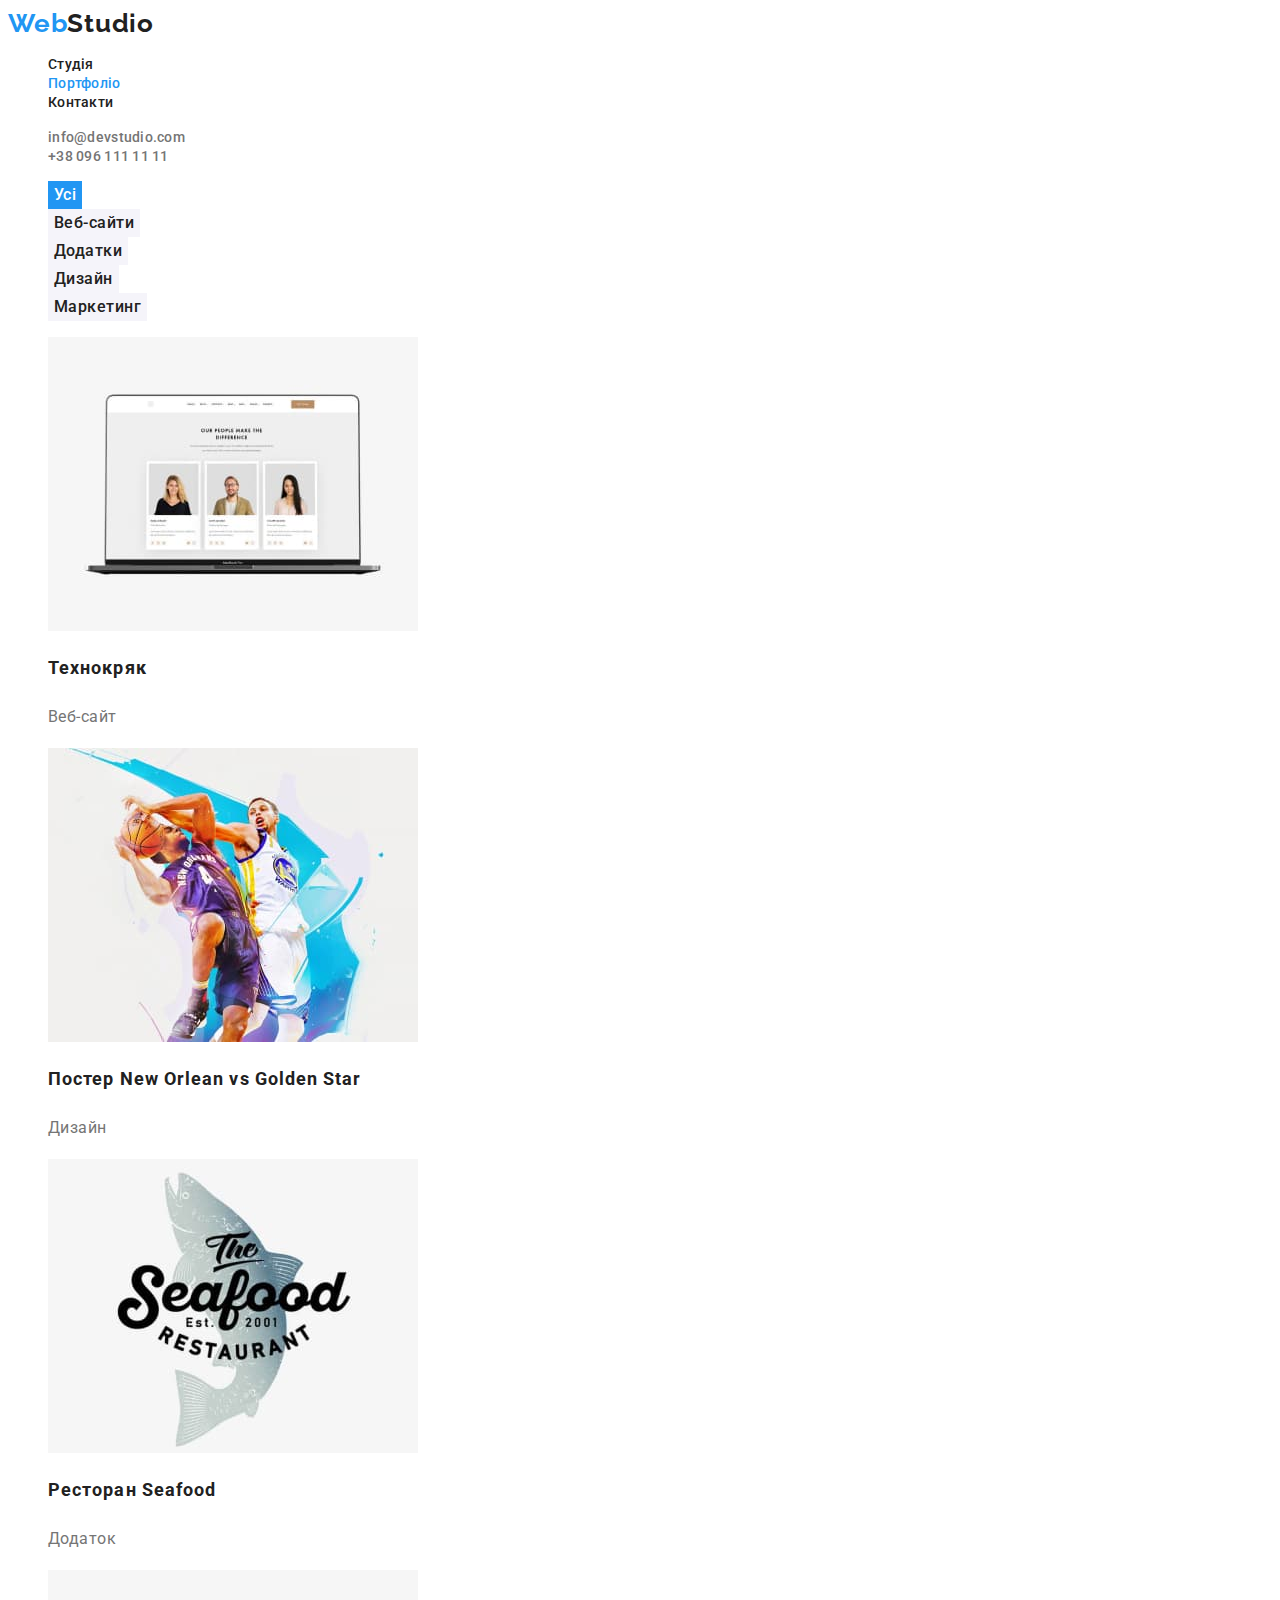
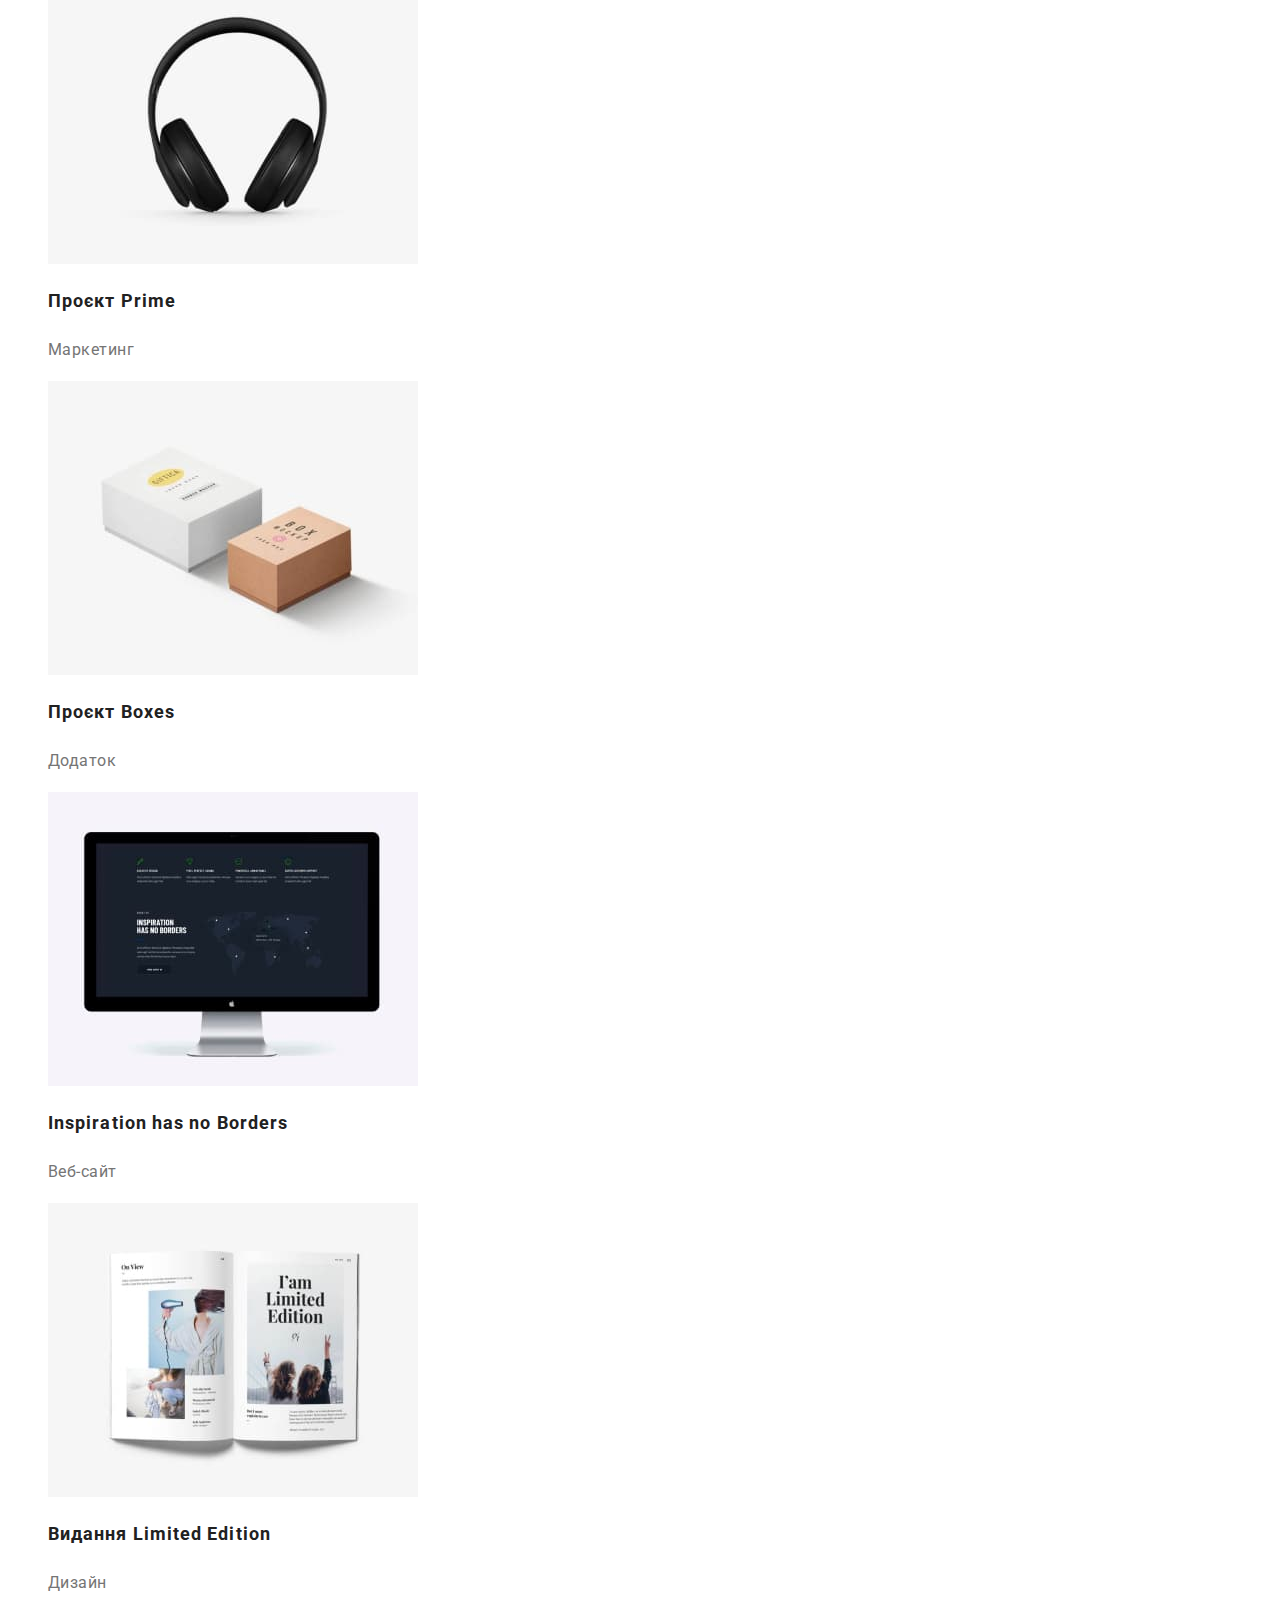
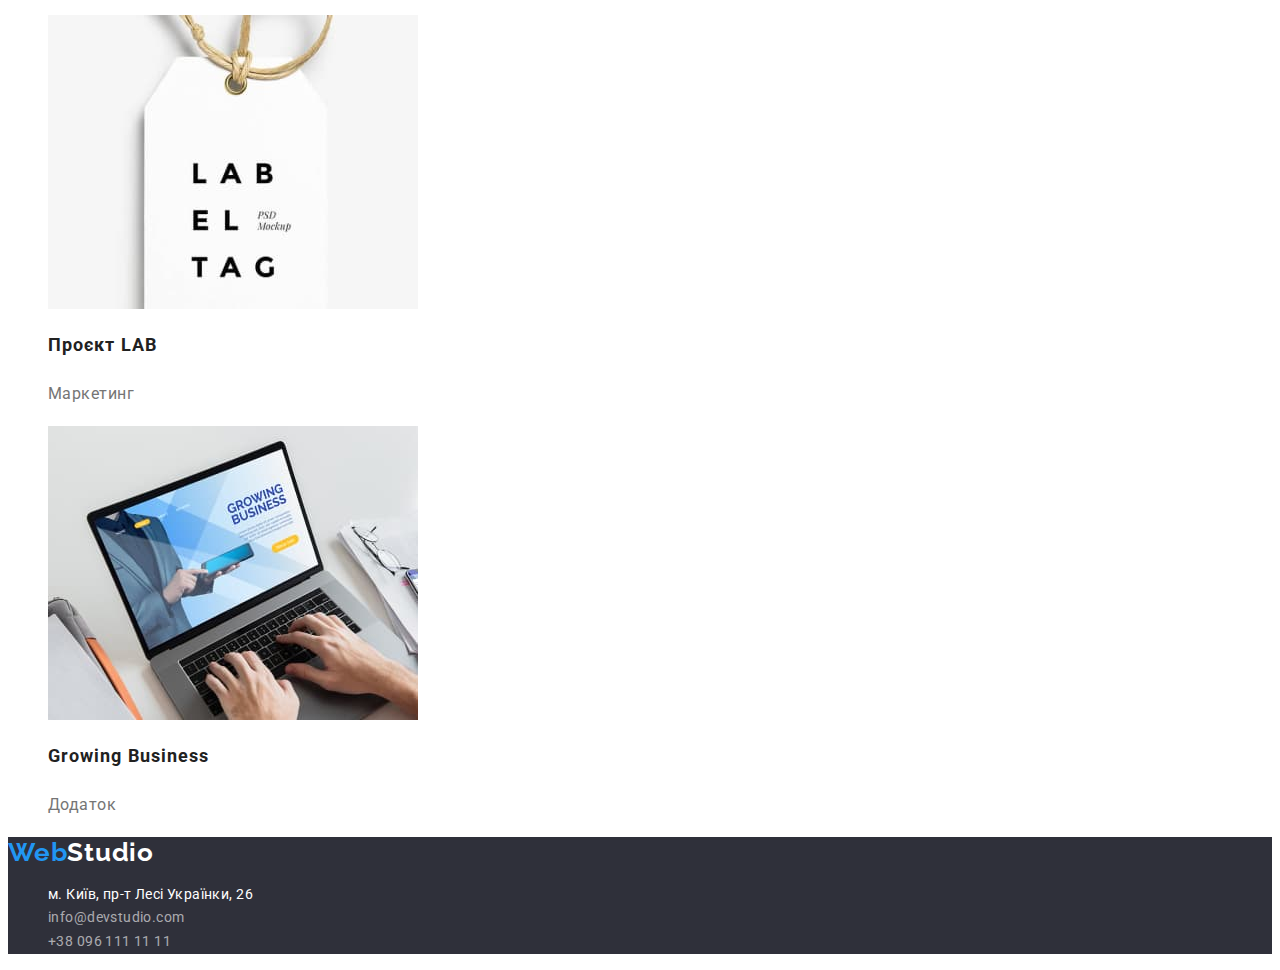
==== portfolio.html @ b62a6b12 "Initial commit" ====
<!DOCTYPE html>
<html lang="uk">
  <head>
    <meta charset="UTF-8" />
    <meta name="viewport" content="width=device-width, initial-scale=1.0" />
    <title>Document</title>
    <link rel="preconnect" href="https://fonts.googleapis.com" />
    <link rel="preconnect" href="https://fonts.gstatic.com" crossorigin />
    <link
      href="https://fonts.googleapis.com/css2?family=Raleway:wght@700&family=Roboto:wght@400;500;700;900&display=swap"
      rel="stylesheet"
    />
    <link rel="stylesheet" href="./css/styles.css" />
  </head>
  <body>
    <header>
      <a href="" class="logo" lang="en">Web<span class="txt-black">Studio</span></a>
      <nav>
        <ul class="list">
          <li><a class="link" href="./index.html">Студія</a></li>
          <li><a class="link link-current" href="./portfolio.html">Портфоліо</a></li>
          <li><a class="link" href="">Контакти</a></li>
        </ul>
      </nav>
      <ul class="list">
        <li><a class="link-tel" href="mailto:info@devstudio.com">info@devstudio.com</a></li>
        <li><a class="link-tel" href="tel:+380961111111">+38 096 111 11 11</a></li>
      </ul>
    </header>
    <main>
      <section>
          <ul class="list">
            <li><button class="btn btn-current" type="button">Усі</button></li>
            <li><button class="btn" type="button">Веб-сайти</button></li>
            <li><button class="btn" type="button">Додатки</button></li>
            <li><button class="btn" type="button">Дизайн</button></li>
            <li><button class="btn" type="button">Маркетинг</button></li>
          </ul>
        <h1 class="visually-hidden" hidden>Portfolio</h1>
        <ul class="list">
          <li>
          <a href="" class="link-portfolio">
            <img src="./images/portfolio-1.jpg" alt="співробітники компанії" width="370" />
            <h2 class="title-portfolio">Технокряк</h2>
            <p class="text-portfolio">Веб-сайт</p>  
          </a>
          </li>
          <li>
            <a href="" class="link-portfolio">
              <img src="./images/portfolio-2.jpg" alt="два чоловики грають в баскетбол" width="370" />
              <h2 class="title-portfolio">Постер New Orlean vs Golden Star</h2>
              <p class="text-portfolio">Дизайн</p>
            </a>
          </li>
          <li>
            <a href="" class="link-portfolio">
              <img src="./images/portfolio-3.jpg" alt="лого ресторану Seafood" width="370" />
              <h2 class="title-portfolio">Ресторан Seafood</h2>
              <p class="text-portfolio">Додаток</p>
            </a>
          </li>
          <li>
            <a href="" class="link-portfolio">
              <img src="./images/portfolio-4.jpg" alt="навушники" width="370" />
              <h2 class="title-portfolio">Проєкт Prime</h2>
              <p class="text-portfolio">Маркетинг</p>
            </a>
          </li>
          <li>
            <a href="" class="link-portfolio">
              <img src="./images/portfolio-5.jpg" alt="дві коробки" width="370" />
              <h2 class="title-portfolio">Проєкт Boxes</h2>
              <p class="text-portfolio">Додаток</p>
            </a>
          </li>
          <li>
            <a href="" class="link-portfolio">
              <img src="./images/portfolio-6.jpg" alt="монітор" width="370" />
              <h2 class="title-portfolio">Inspiration has no Borders</h2>
              <p class="text-portfolio">Веб-сайт</p>
            </a>
          </li>
          <li>
            <a href="" class="link-portfolio">
              <img src="./images/portfolio-7.jpg" alt="розкрита книга" width="370" />
              <h2 class="title-portfolio">Видання Limited Edition</h2>
              <p class="text-portfolio">Дизайн</p>
            </a>
          </li>
          <li>
            <a href="" class="link-portfolio">
              <img src="./images/portfolio-8.jpg" alt="ярлик" width="370" />
              <h2 class="title-portfolio">Проєкт LAB</h2>
              <p class="text-portfolio">Маркетинг</p>
            </a>
          </li>
          <li>
            <a href="" class="link-portfolio">
              <img src="./images/portfolio-9.jpg" alt="хлопець працює на ноутбуці" width="370" />
              <h2 class="title-portfolio">Growing Business</h2>
              <p class="text-portfolio">Додаток</p>
            </a>
          </li>
        </ul>
      </section>
    </main>
    <footer class="bottom">
      <a class="logo" href="" lang="en">Web<span class="txt-white">Studio</span></a>
      <address>
        <ul class="list">
          <li>
            <a class="link-footer"
              href="https://goo.gl/maps/NaW1mxKF8MjCK2XS7"
              target="_blank"
              rel="noopener noreferrer"> 
              м. Київ, пр-т Лесі Українки, 26</a>
          </li>
          <li><a class="link-footer link-contacts" href="mailto:info@devstudio.com">info@devstudio.com</a></li>
          <li><a class="link-footer link-contacts" href="tel:+380961111111">+38 096 111 11 11</a></li>
        </ul>
      </address>
    </footer>
  </body>
</html>
---- css/styles.css ----
:root {
    --main-font:Roboto, sans-serif;
    --secondary-font:Raleway, sans-serif;
    --main-text-cl: #757575;
    --secondary-text-cl: #212121;
    --complementary-text-cl:#FFFFFF;
    --accent-cl:#2196F3;
    --main-bg: #FFF;
    --secondary-bg:#2F303A;
    --accent-bg:#F5F4FA;
    --button-bg:#2196F3;
}
body {
font-family: var(--main-font);
font-style: normal;
color: var(--main-text-cl);
background-color: var(--main-bg);
}
.logo {
font-family: var(--secondary-font);
font-size: 26px;
font-weight: 700;
line-height: normal;
letter-spacing: 0.78px;
color: var(--accent-cl);
text-decoration: none;
}
.txt-black {
color: var(--secondary-text-cl);
}
.list {
list-style: none;
}
.list .link {
color: var(--secondary-text-cl);
font-family: inherit;
font-size: 14px;
font-weight: 500;
line-height: normal;
letter-spacing: 0.28px;  
text-decoration: none;
}
.list .link:hover,
.list .link:focus {
color: var(--accent-cl);
}
.list .link-tel {
color: var(--main-text-cl);
font-family: inherit;
font-size: 14px;
font-weight: 500;
line-height: normal;
letter-spacing: 0.28px;  
text-decoration: none;
}
.link-tel:hover,
.link-tel:focus {
color: var(--accent-cl);
}
.list .link-current {
color: var(--accent-cl);
font-family: inherit;
font-size: 14px;
font-weight: 500;
line-height: normal;
letter-spacing: 0.28px;
}
.hero-section {
background-color: var(--secondary-bg);
}
.hero-title {
color: var(--complementary-text-cl);
text-align: center;
font-size: 44px;
font-weight: 900;
line-height: 1.36; /* 136.364% */
letter-spacing: 2.64px;
text-transform: uppercase;
}
.btn-hero {
color: var(--complementary-text-cl);
background-color: var(--button-bg);
font-family: inherit;
text-align: center;
font-size: 16px;
font-weight: 700;
line-height: 1.88; /* 187.5% */    
letter-spacing: 0.96px;
cursor: pointer;
}
.visually-hidden {
transform: scale(0);
position: fixed;
}
.title {
color: var(--secondary-text-cl);
text-align: center;
font-size: 36px;
font-weight: 700;
line-height: normal;
letter-spacing: 1.08px;   
}
.subtitle {
color: var(--secondary-text-cl);
font-size: 14px;
font-weight: 700;
line-height: normal;
letter-spacing: 0.42px;
text-transform: uppercase;
}
.text {
font-size: 14px;
line-height: 1.71px; /* 171.429% */
letter-spacing: 0.42px;
}
.subtitle-img {
color: var(--secondary-text-cl);
text-align: center;
font-size: 16px;
font-weight: 500;
line-height: normal;
letter-spacing: 0.48px;
}
.text-img {
text-align: center;
font-size: 16px;
line-height: normal;
letter-spacing: 0.48px;    
}
.our-team {
background-color: var(--accent-bg);
}
.bottom {
background-color: var(--secondary-bg);
}
.txt-white {
color: var(--complementary-text-cl);
}
.list .link-footer {
color: var(--complementary-text-cl);
font-family: inherit;
font-style: normal;
font-size: 14px;
font-weight: 400;
line-height: 1.71; /* 171.429% */
letter-spacing: 0.42px;
text-decoration: none;
}
.link-footer:hover,
.link-footer:focus {
color: var(--accent-cl);
}
.list .link-contacts {
color: rgba(255, 255, 255, 0.60);
}
.link-contacts:hover,
.link-contacts:focus {
color: var(--accent-cl);
}
.btn {
color: var(--secondary-text-cl);
background-color: var(--accent-bg);
text-align: center; 
font-family: inherit;
font-size: 16px;
font-style: normal; 
font-weight: 500;
line-height: 1.63; /* 162.5% */
letter-spacing: 0.48px;
border: none;
cursor: pointer;
}
.btn-current {
color: var(--complementary-text-cl);
background-color: var(--button-bg);
border: none;
cursor: pointer;
}
.btn:hover,
.btn:focus {
color: var(--complementary-text-cl);
background-color: var(--button-bg);
}
.link-portfolio {
font-family: inherit;
font-style: normal;
text-decoration: none;
}
.title-portfolio {
color: var(--secondary-text-cl);
font-size: 18px;
font-weight: 700;
line-height: 2.00; /* 200% */
letter-spacing: 1.08px;
}
.text-portfolio {
color: var(--main-text-cl);
font-size: 16px;
line-height: 1.88; /* 187.5% */
letter-spacing: 0.48px;
}
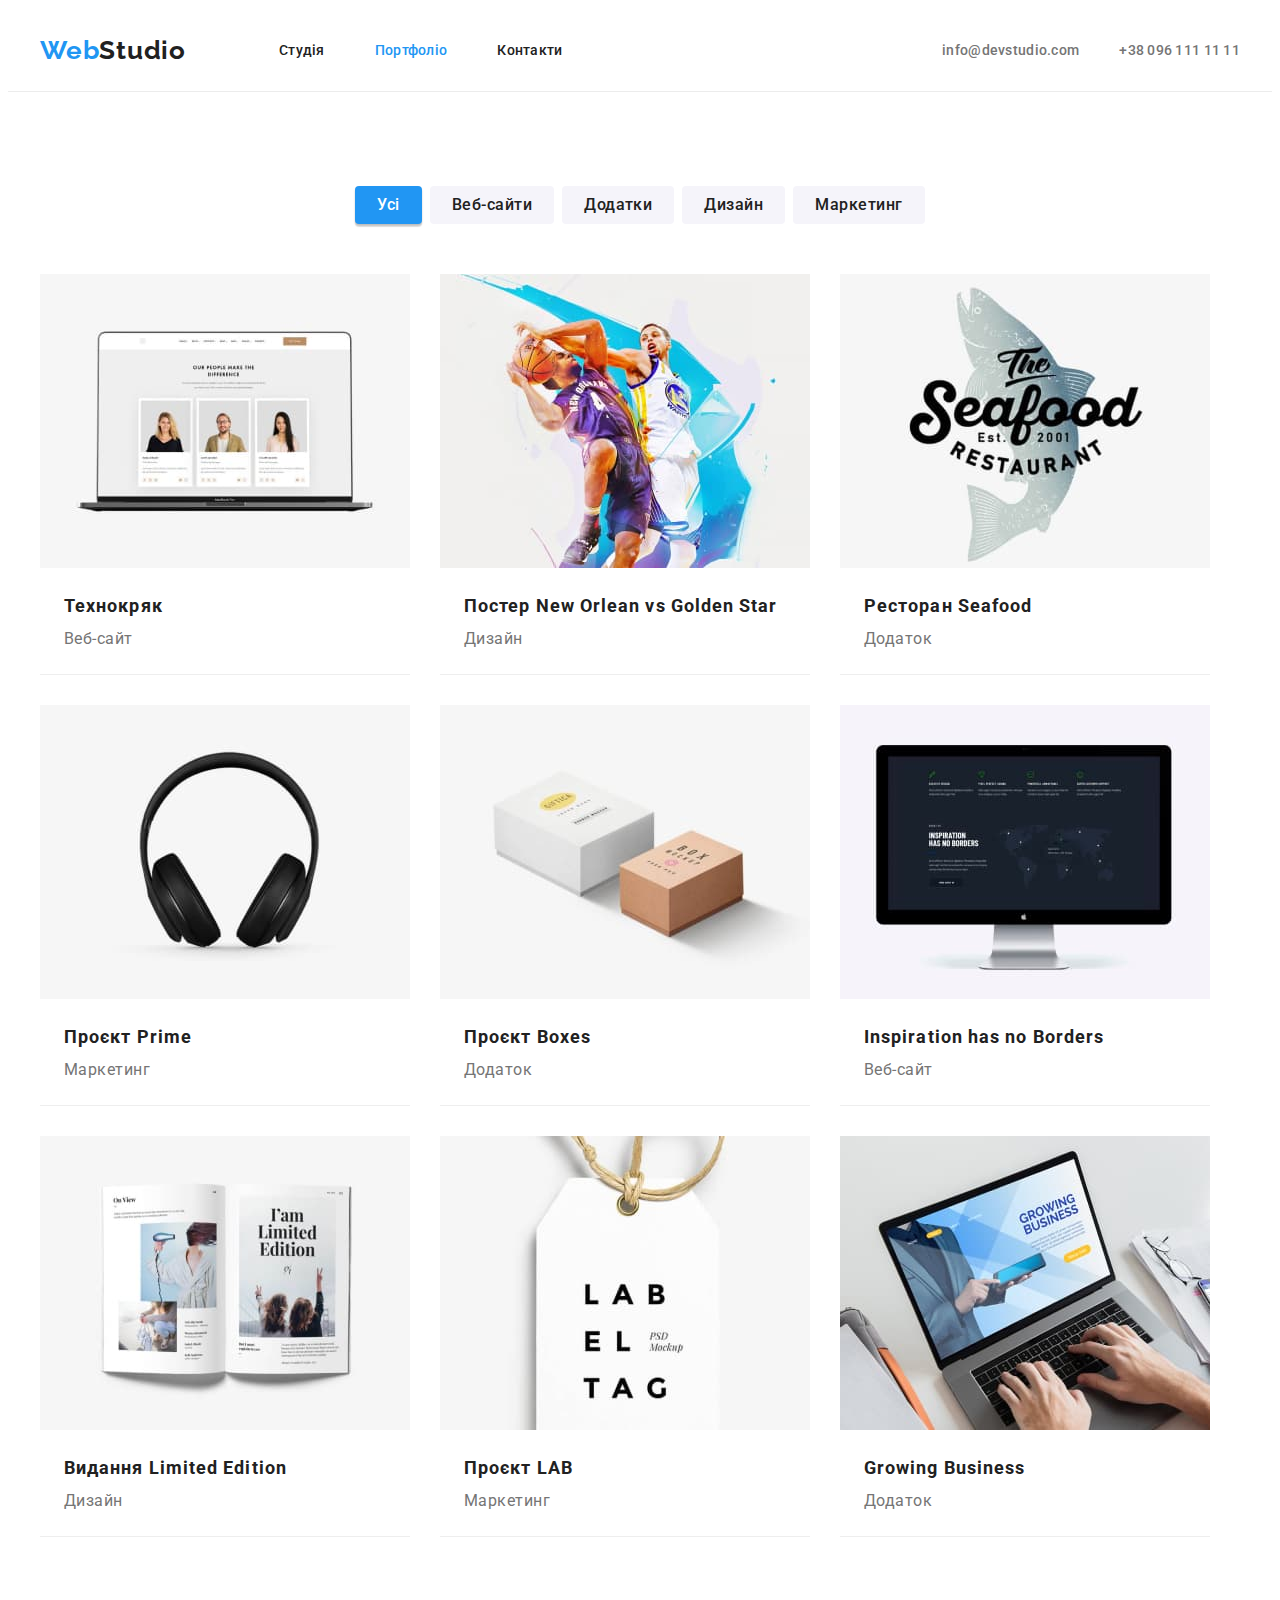
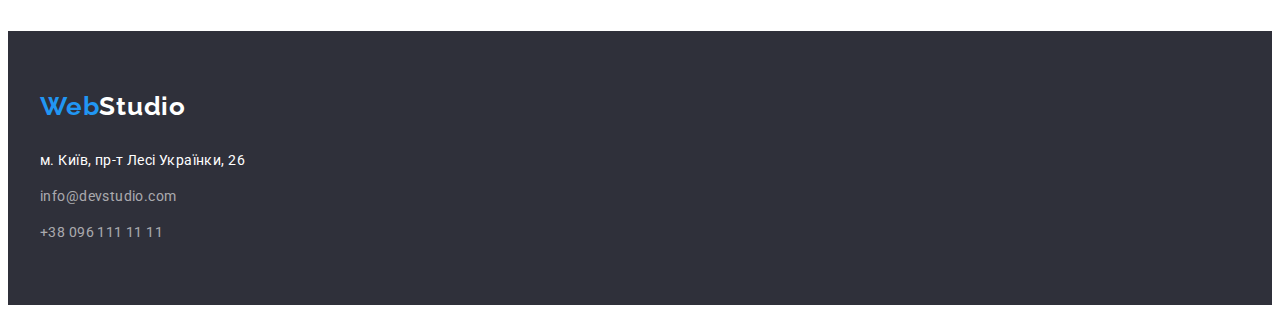
==== commit d1179929: "homework3" ====
--- a/portfolio.html
+++ b/portfolio.html
@@ -10,115 +10,124 @@
       href="https://fonts.googleapis.com/css2?family=Raleway:wght@700&family=Roboto:wght@400;500;700;900&display=swap"
       rel="stylesheet"
     />
+    <link rel="stylesheet" href="https://cdnjs.cloudflare.com/ajax/libs/modern-normalize/2.0.0/modern-normalize.min.css" integrity="sha512-4xo8blKMVCiXpTaLzQSLSw3KFOVPWhm/TRtuPVc4WG6kUgjH6J03IBuG7JZPkcWMxJ5huwaBpOpnwYElP/m6wg==" crossorigin="anonymous" referrerpolicy="no-referrer" />
     <link rel="stylesheet" href="./css/styles.css" />
   </head>
   <body>
-    <header>
-      <a href="" class="logo" lang="en">Web<span class="txt-black">Studio</span></a>
-      <nav>
-        <ul class="list">
-          <li><a class="link" href="./index.html">Студія</a></li>
-          <li><a class="link link-current" href="./portfolio.html">Портфоліо</a></li>
-          <li><a class="link" href="">Контакти</a></li>
-        </ul>
-      </nav>
-      <ul class="list">
-        <li><a class="link-tel" href="mailto:info@devstudio.com">info@devstudio.com</a></li>
-        <li><a class="link-tel" href="tel:+380961111111">+38 096 111 11 11</a></li>
-      </ul>
-    </header>
+      <header class="header">
+        <div class="container header-container">
+          <a href="" class="logo" lang="en">Web<span class="txt-black">Studio</span></a>
+          <nav>
+            <ul class="list navigation-list">
+              <li class="navigation-item"><a class="link" href="./index.html">Студія</a></li>
+              <li class="navigation-item"><a class="link link-current" href="./portfolio.html">Портфоліо</a></li>
+              <li class="navigation-item"><a class="link" href="">Контакти</a></li>
+            </ul>
+          </nav>
+          <div class="header-group">
+            <ul class="list navigation-group">
+              <li class="navigation-group-item"><a class="link-tel" href="mailto:info@devstudio.com">info@devstudio.com</a></li>
+              <li class="navigation-group-item"><a class="link-tel" href="tel:+380961111111">+38 096 111 11 11</a></li>
+            </ul>
+          </div>
+        </div>
+      </header>
     <main>
-      <section>
-          <ul class="list">
-            <li><button class="btn btn-current" type="button">Усі</button></li>
-            <li><button class="btn" type="button">Веб-сайти</button></li>
-            <li><button class="btn" type="button">Додатки</button></li>
-            <li><button class="btn" type="button">Дизайн</button></li>
-            <li><button class="btn" type="button">Маркетинг</button></li>
+        <section class="portfolio">
+          <div class="container">
+            <ul class="list list-button">
+              <li class="item"><button class="btn btn-current" type="button">Усі</button></li>
+              <li class="item"><button class="btn" type="button">Веб-сайти</button></li>
+              <li class="item"><button class="btn" type="button">Додатки</button></li>
+              <li class="item"><button class="btn" type="button">Дизайн</button></li>
+              <li class="item"><button class="btn" type="button">Маркетинг</button></li>
+            </ul>
+          <h1 class="visually-hidden" hidden>Portfolio</h1>
+          <ul class="list list-portfolio">
+            <li class="item-portfolio">
+            <a href="" class="link-portfolio">
+              <img src="./images/portfolio-1.jpg" alt="співробітники компанії" width="370" />
+              <h2 class="title-portfolio">Технокряк</h2>
+              <p class="text-portfolio">Веб-сайт</p>  
+            </a>
+            </li>
+            <li class="item-portfolio">
+              <a href="" class="link-portfolio">
+                <img src="./images/portfolio-2.jpg" alt="два чоловики грають в баскетбол" width="370" />
+                <h2 class="title-portfolio">Постер New Orlean vs Golden Star</h2>
+                <p class="text-portfolio">Дизайн</p>
+              </a>
+            </li>
+            <li class="item-portfolio">
+              <a href="" class="link-portfolio">
+                <img src="./images/portfolio-3.jpg" alt="лого ресторану Seafood" width="370" />
+                <h2 class="title-portfolio">Ресторан Seafood</h2>
+                <p class="text-portfolio">Додаток</p>
+              </a>
+            </li>
+            <li class="item-portfolio">
+              <a href="" class="link-portfolio">
+                <img src="./images/portfolio-4.jpg" alt="навушники" width="370" />
+                <h2 class="title-portfolio">Проєкт Prime</h2>
+                <p class="text-portfolio">Маркетинг</p>
+              </a>
+            </li>
+            <li class="item-portfolio">
+              <a href="" class="link-portfolio">
+                <img src="./images/portfolio-5.jpg" alt="дві коробки" width="370" />
+                <h2 class="title-portfolio">Проєкт Boxes</h2>
+                <p class="text-portfolio">Додаток</p>
+              </a>
+            </li>
+            <li class="item-portfolio">
+              <a href="" class="link-portfolio">
+                <img src="./images/portfolio-6.jpg" alt="монітор" width="370" />
+                <h2 class="title-portfolio">Inspiration has no Borders</h2>
+                <p class="text-portfolio">Веб-сайт</p>
+              </a>
+            </li>
+            <li class="item-portfolio">
+              <a href="" class="link-portfolio">
+                <img src="./images/portfolio-7.jpg" alt="розкрита книга" width="370" />
+                <h2 class="title-portfolio">Видання Limited Edition</h2>
+                <p class="text-portfolio">Дизайн</p>
+              </a>
+            </li>
+            <li class="item-portfolio">
+              <a href="" class="link-portfolio">
+                <img src="./images/portfolio-8.jpg" alt="ярлик" width="370" />
+                <h2 class="title-portfolio">Проєкт LAB</h2>
+                <p class="text-portfolio">Маркетинг</p>
+              </a>
+            </li>
+            <li class="item-portfolio">
+              <a href="" class="link-portfolio">
+                <img src="./images/portfolio-9.jpg" alt="хлопець працює на ноутбуці" width="370" />
+                <h2 class="title-portfolio">Growing Business</h2>
+                <p class="text-portfolio">Додаток</p>
+              </a>
+            </li>
           </ul>
-        <h1 class="visually-hidden" hidden>Portfolio</h1>
-        <ul class="list">
-          <li>
-          <a href="" class="link-portfolio">
-            <img src="./images/portfolio-1.jpg" alt="співробітники компанії" width="370" />
-            <h2 class="title-portfolio">Технокряк</h2>
-            <p class="text-portfolio">Веб-сайт</p>  
-          </a>
-          </li>
-          <li>
-            <a href="" class="link-portfolio">
-              <img src="./images/portfolio-2.jpg" alt="два чоловики грають в баскетбол" width="370" />
-              <h2 class="title-portfolio">Постер New Orlean vs Golden Star</h2>
-              <p class="text-portfolio">Дизайн</p>
-            </a>
-          </li>
-          <li>
-            <a href="" class="link-portfolio">
-              <img src="./images/portfolio-3.jpg" alt="лого ресторану Seafood" width="370" />
-              <h2 class="title-portfolio">Ресторан Seafood</h2>
-              <p class="text-portfolio">Додаток</p>
-            </a>
-          </li>
-          <li>
-            <a href="" class="link-portfolio">
-              <img src="./images/portfolio-4.jpg" alt="навушники" width="370" />
-              <h2 class="title-portfolio">Проєкт Prime</h2>
-              <p class="text-portfolio">Маркетинг</p>
-            </a>
-          </li>
-          <li>
-            <a href="" class="link-portfolio">
-              <img src="./images/portfolio-5.jpg" alt="дві коробки" width="370" />
-              <h2 class="title-portfolio">Проєкт Boxes</h2>
-              <p class="text-portfolio">Додаток</p>
-            </a>
-          </li>
-          <li>
-            <a href="" class="link-portfolio">
-              <img src="./images/portfolio-6.jpg" alt="монітор" width="370" />
-              <h2 class="title-portfolio">Inspiration has no Borders</h2>
-              <p class="text-portfolio">Веб-сайт</p>
-            </a>
-          </li>
-          <li>
-            <a href="" class="link-portfolio">
-              <img src="./images/portfolio-7.jpg" alt="розкрита книга" width="370" />
-              <h2 class="title-portfolio">Видання Limited Edition</h2>
-              <p class="text-portfolio">Дизайн</p>
-            </a>
-          </li>
-          <li>
-            <a href="" class="link-portfolio">
-              <img src="./images/portfolio-8.jpg" alt="ярлик" width="370" />
-              <h2 class="title-portfolio">Проєкт LAB</h2>
-              <p class="text-portfolio">Маркетинг</p>
-            </a>
-          </li>
-          <li>
-            <a href="" class="link-portfolio">
-              <img src="./images/portfolio-9.jpg" alt="хлопець працює на ноутбуці" width="370" />
-              <h2 class="title-portfolio">Growing Business</h2>
-              <p class="text-portfolio">Додаток</p>
-            </a>
-          </li>
-        </ul>
+          </div>
       </section>
     </main>
-    <footer class="bottom">
-      <a class="logo" href="" lang="en">Web<span class="txt-white">Studio</span></a>
-      <address>
-        <ul class="list">
-          <li>
-            <a class="link-footer"
-              href="https://goo.gl/maps/NaW1mxKF8MjCK2XS7"
-              target="_blank"
-              rel="noopener noreferrer"> 
+      <footer class="bottom">
+        <div class="container footer-container">
+          <a class="logo logo-footer" href="" lang="en">Web<span class="txt-white">Studio</span></a>
+          <address>
+            <ul class="list footer-list">
+              <li class="footer-item">
+                <a class="link-footer" 
+                  href="https://goo.gl/maps/NaW1mxKF8MjCK2XS7"
+                  target="_blank"
+                  rel="noopener noreferrer"> 
               м. Київ, пр-т Лесі Українки, 26</a>
-          </li>
-          <li><a class="link-footer link-contacts" href="mailto:info@devstudio.com">info@devstudio.com</a></li>
-          <li><a class="link-footer link-contacts" href="tel:+380961111111">+38 096 111 11 11</a></li>
-        </ul>
-      </address>
-    </footer>
+              </li>
+              <li class="footer-item"><a class="link-footer link-contacts" href="mailto:info@devstudio.com">info@devstudio.com</a></li>
+              <li class="footer-item"><a class="link-footer link-contacts" href="tel:+380961111111">+38 096 111 11 11</a></li>
+            </ul>
+          </address>
+        </div>
+      </footer>
   </body>
 </html>
--- a/css/styles.css
+++ b/css/styles.css
@@ -16,6 +16,25 @@
 color: var(--main-text-cl);
 background-color: var(--main-bg);
 }
+.container {
+width: 1200px;
+padding: 0 15px;
+margin: 0 auto;
+}
+h1,h2,h3,h4,h5,h6,ul,p {
+margin: 0;
+padding: 0;
+}
+img {
+display: block;
+}
+.header {
+border-bottom: 1px solid #ECECEC;
+}
+.header-container{
+display: flex;
+align-items: center;
+}
 .logo {
 font-family: var(--secondary-font);
 font-size: 26px;
@@ -24,9 +43,23 @@
 letter-spacing: 0.78px;
 color: var(--accent-cl);
 text-decoration: none;
+margin-right: 93px; 
 }
 .txt-black {
 color: var(--secondary-text-cl);
+}
+.navigation-list {
+display: flex;
+align-items: center;
+}
+.navigation-item {
+display: block;
+margin-right: 50px;
+padding-top: 32px;
+padding-bottom: 32px;
+}
+.navigation-item:last-child {
+margin-right: 0;
 }
 .list {
 list-style: none;
@@ -44,6 +77,24 @@
 .list .link:focus {
 color: var(--accent-cl);
 }
+.header-group {
+display: flex;
+align-items: baseline;
+margin-left: auto;
+}
+.navigation-group {
+display: flex;
+align-items: center;
+}
+.navigation-group-item {
+display: inline-block;
+margin-left: 40px;
+padding-top: 32px;
+padding-bottom: 32px;
+}
+.navigation-group-item:first-child {
+margin-left: 0;
+}
 .list .link-tel {
 color: var(--main-text-cl);
 font-family: inherit;
@@ -67,17 +118,30 @@
 }
 .hero-section {
 background-color: var(--secondary-bg);
+text-align: center;
 }
 .hero-title {
 color: var(--complementary-text-cl);
-text-align: center;
 font-size: 44px;
 font-weight: 900;
 line-height: 1.36; /* 136.364% */
 letter-spacing: 2.64px;
 text-transform: uppercase;
+padding-top: 200px;
+padding-bottom: 40px;
 }
 .btn-hero {
+display: inline-block;
+box-sizing: content-box;
+box-shadow: 0px 4px 4px 0px rgba(0, 0, 0, 0.15);
+width: 200px;
+border: 1px solid var(--button-bg);
+border-radius: 4px;
+padding-top: 10px;
+padding-right: 24px;
+padding-bottom: 10px;
+padding-left: 24px;
+margin-bottom: 200px;
 color: var(--complementary-text-cl);
 background-color: var(--button-bg);
 font-family: inherit;
@@ -100,7 +164,22 @@
 line-height: normal;
 letter-spacing: 1.08px;   
 }
-.subtitle {
+.peculiarities {
+display:flex;
+flex-direction: row;
+justify-content: center; 
+}
+.peculiarities>.peculiarities-item {
+width: 270px;
+padding-top: 94px;
+padding-bottom: 94px;
+margin-right: 30px;
+}
+.peculiarities-item:last-child {
+margin-right: 0;
+}
+.peculiarities-item>.subtitle {
+margin-bottom: 10px;
 color: var(--secondary-text-cl);
 font-size: 14px;
 font-weight: 700;
@@ -108,12 +187,48 @@
 letter-spacing: 0.42px;
 text-transform: uppercase;
 }
-.text {
-font-size: 14px;
-line-height: 1.71px; /* 171.429% */
+.peculiarities-item>.text {
+font-size: 14px;
+line-height: 1.71; /* 171.429% */
 letter-spacing: 0.42px;
 }
+.title-work {
+padding-bottom: 50px;
+}
+.list-work {
+display: flex;
+flex-wrap: wrap;
+}
+.list-work>.work-item {
+flex-basis: calc(100%/3-30px);
+padding-right: 30px;
+padding-bottom: 94px;
+}
+.work-item:last-child {
+padding-right: 0;
+}
+.title-our-team {
+padding-top: 94px;
+padding-bottom: 50px;
+}
+.list-our-team {
+display: flex;
+flex-wrap: wrap;
+}
+.list-our-team>.our-team-item {
+margin-right: 30px;
+margin-bottom: 94px;
+border-bottom-left-radius: 4px;
+border-bottom-right-radius: 4px;
+box-shadow: 0px 2px 1px 0px rgba(0, 0, 0, 0.20), 0px 1px 1px 0px rgba(0, 0, 0, 0.14), 0px 1px 3px 0px rgba(0, 0, 0, 0.12);
+background-color: var(--main-bg);
+}
+.our-team-item:last-child {
+margin-right: 0;
+}
 .subtitle-img {
+padding-top: 30px;
+padding-bottom: 10px;
 color: var(--secondary-text-cl);
 text-align: center;
 font-size: 16px;
@@ -122,6 +237,7 @@
 letter-spacing: 0.48px;
 }
 .text-img {
+padding-bottom: 30px;
 text-align: center;
 font-size: 16px;
 line-height: normal;
@@ -132,6 +248,20 @@
 }
 .bottom {
 background-color: var(--secondary-bg);
+}
+.footer-container {
+display: flex;
+flex-direction: column;
+}
+.logo-footer {
+padding-top: 60px;
+padding-bottom: 28px;
+}
+.footer-list>.footer-item {
+padding-bottom: 12px;
+}
+.footer-item:last-child {
+padding-bottom: 60px;
 }
 .txt-white {
 color: var(--complementary-text-cl);
@@ -157,9 +287,28 @@
 .link-contacts:focus {
 color: var(--accent-cl);
 }
+.portfolio {
+padding-top: 94px;
+padding-bottom: 94px;
+}
+.portfolio .list-button {
+display: flex;
+align-items: center;
+justify-content: center;
+}
+.portfolio .item {
+margin-right: 8px;
+}
+.portfolio .item:last-child {
+margin-right: 0;
+}
 .btn {
+padding: 6px 22px;
+border: none;
+border-radius: 4px;
 color: var(--secondary-text-cl);
 background-color: var(--accent-bg);
+margin-bottom: 50px;
 text-align: center; 
 font-family: inherit;
 font-size: 16px;
@@ -174,6 +323,7 @@
 color: var(--complementary-text-cl);
 background-color: var(--button-bg);
 border: none;
+box-shadow: 0px 2px 2px 0px rgba(0, 0, 0, 0.12), 0px 1px 2px 0px rgba(0, 0, 0, 0.08), 0px 3px 1px 0px rgba(0, 0, 0, 0.10);
 cursor: pointer;
 }
 .btn:hover,
@@ -181,12 +331,23 @@
 color: var(--complementary-text-cl);
 background-color: var(--button-bg);
 }
+.list-portfolio {
+display: flex;
+flex-direction: row;
+align-items: center;
+flex-wrap: wrap;
+gap: 30px;
+}
+.item-portfolio {
+border-bottom: 1px solid #EEE;
+}
 .link-portfolio {
 font-family: inherit;
 font-style: normal;
 text-decoration: none;
 }
 .title-portfolio {
+padding: 20px 24px 0 24px;
 color: var(--secondary-text-cl);
 font-size: 18px;
 font-weight: 700;
@@ -194,6 +355,7 @@
 letter-spacing: 1.08px;
 }
 .text-portfolio {
+padding: 0 24px 20px 24px;
 color: var(--main-text-cl);
 font-size: 16px;
 line-height: 1.88; /* 187.5% */
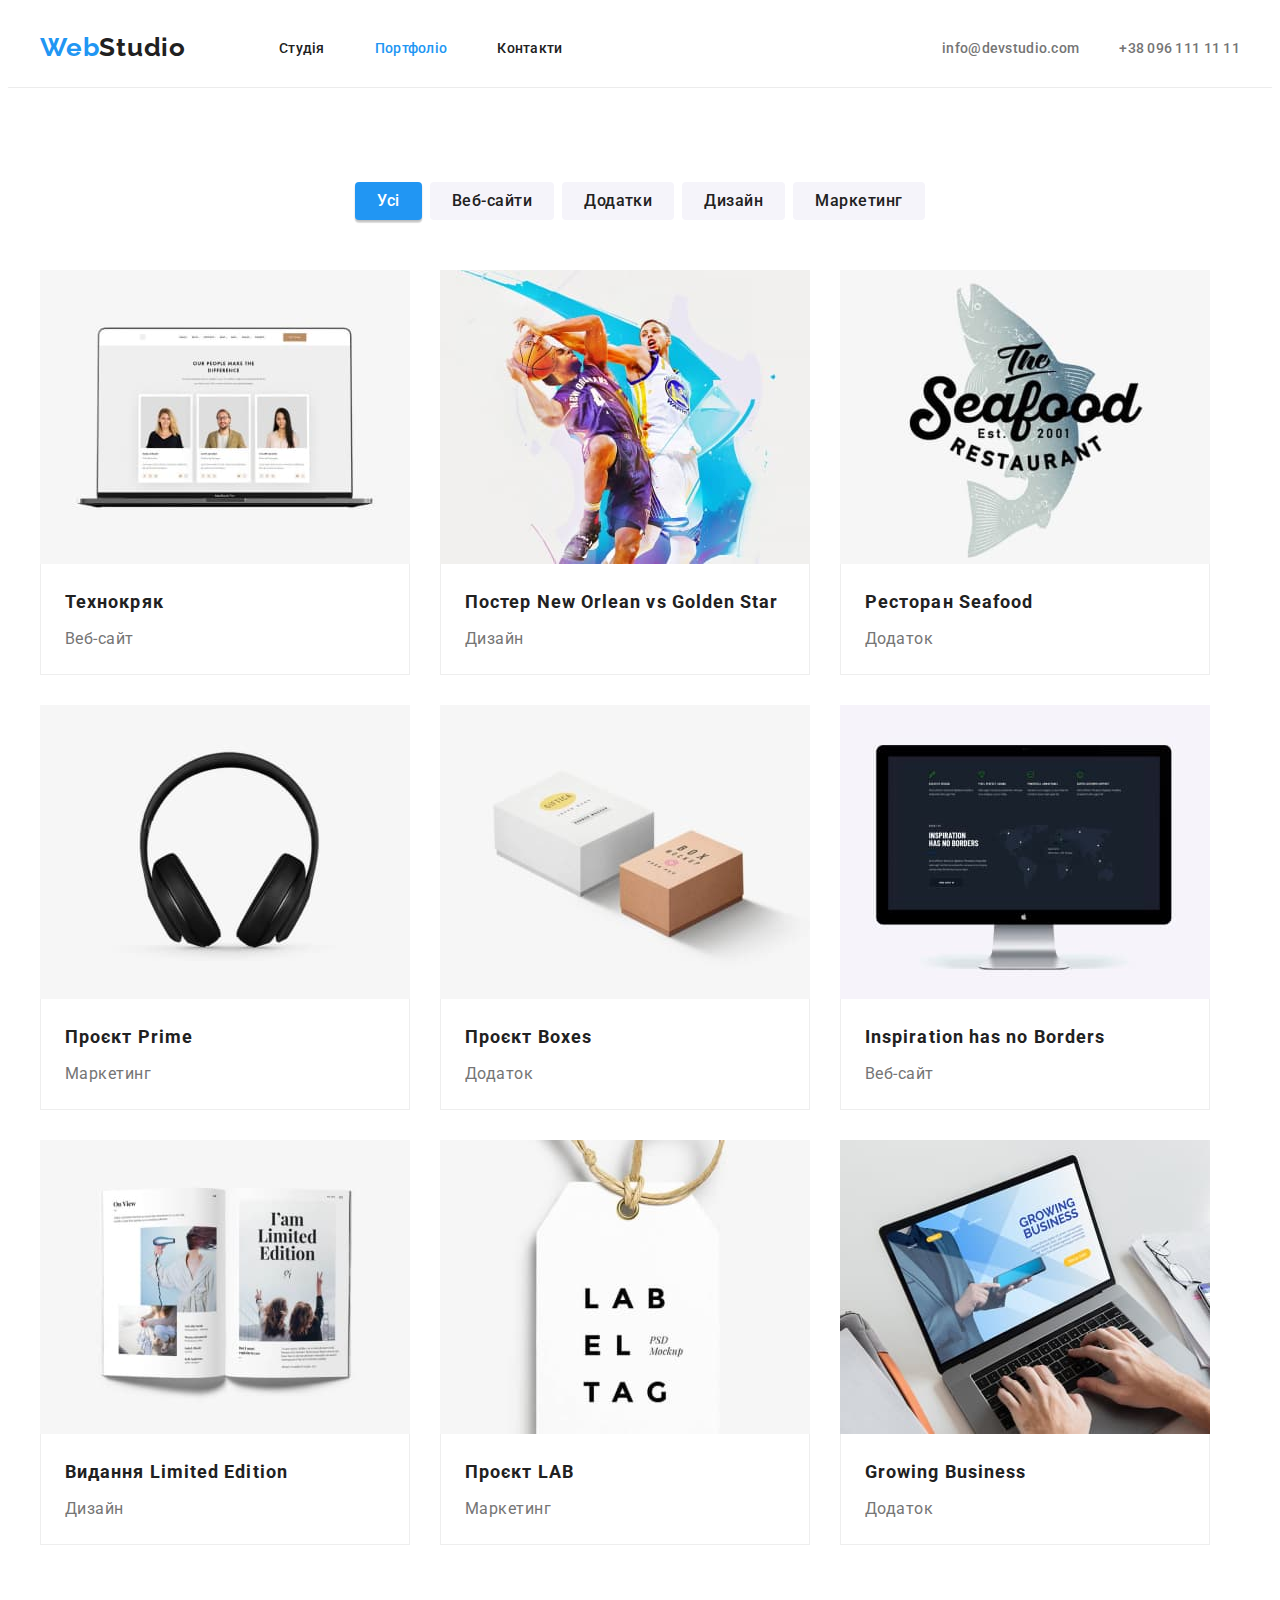
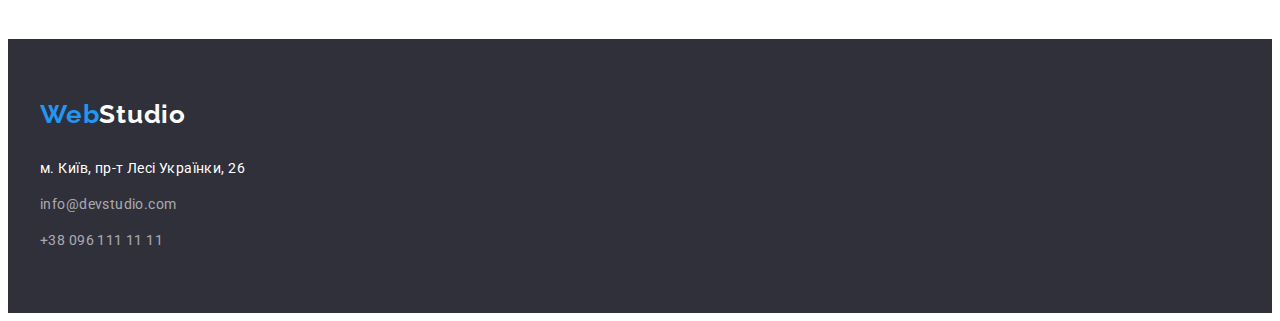
==== commit 39d2a2d4: "error correction" ====
--- a/portfolio.html
+++ b/portfolio.html
@@ -24,12 +24,10 @@
               <li class="navigation-item"><a class="link" href="">Контакти</a></li>
             </ul>
           </nav>
-          <div class="header-group">
             <ul class="list navigation-group">
               <li class="navigation-group-item"><a class="link-tel" href="mailto:info@devstudio.com">info@devstudio.com</a></li>
               <li class="navigation-group-item"><a class="link-tel" href="tel:+380961111111">+38 096 111 11 11</a></li>
             </ul>
-          </div>
         </div>
       </header>
     <main>
@@ -47,64 +45,82 @@
             <li class="item-portfolio">
             <a href="" class="link-portfolio">
               <img src="./images/portfolio-1.jpg" alt="співробітники компанії" width="370" />
-              <h2 class="title-portfolio">Технокряк</h2>
-              <p class="text-portfolio">Веб-сайт</p>  
+              <div class="box-portfolio">
+                <h2 class="title-portfolio">Технокряк</h2>
+                <p class="text-portfolio">Веб-сайт</p>                 
+              </div> 
             </a>
             </li>
             <li class="item-portfolio">
               <a href="" class="link-portfolio">
                 <img src="./images/portfolio-2.jpg" alt="два чоловики грають в баскетбол" width="370" />
-                <h2 class="title-portfolio">Постер New Orlean vs Golden Star</h2>
-                <p class="text-portfolio">Дизайн</p>
+                <div class="box-portfolio">
+                  <h2 class="title-portfolio">Постер New Orlean vs Golden Star</h2>
+                  <p class="text-portfolio">Дизайн</p> 
+                </div>
               </a>
             </li>
             <li class="item-portfolio">
               <a href="" class="link-portfolio">
                 <img src="./images/portfolio-3.jpg" alt="лого ресторану Seafood" width="370" />
-                <h2 class="title-portfolio">Ресторан Seafood</h2>
-                <p class="text-portfolio">Додаток</p>
+                <div class="box-portfolio">
+                  <h2 class="title-portfolio">Ресторан Seafood</h2>
+                  <p class="text-portfolio">Додаток</p>   
+                </div>
               </a>
             </li>
             <li class="item-portfolio">
               <a href="" class="link-portfolio">
                 <img src="./images/portfolio-4.jpg" alt="навушники" width="370" />
-                <h2 class="title-portfolio">Проєкт Prime</h2>
-                <p class="text-portfolio">Маркетинг</p>
+                <div class="box-portfolio">
+                  <h2 class="title-portfolio">Проєкт Prime</h2>
+                  <p class="text-portfolio">Маркетинг</p>  
+                </div>
               </a>
             </li>
             <li class="item-portfolio">
               <a href="" class="link-portfolio">
                 <img src="./images/portfolio-5.jpg" alt="дві коробки" width="370" />
-                <h2 class="title-portfolio">Проєкт Boxes</h2>
-                <p class="text-portfolio">Додаток</p>
+                <div class="box-portfolio">
+                  <h2 class="title-portfolio">Проєкт Boxes</h2>
+                  <p class="text-portfolio">Додаток</p> 
+                </div>
               </a>
             </li>
             <li class="item-portfolio">
               <a href="" class="link-portfolio">
                 <img src="./images/portfolio-6.jpg" alt="монітор" width="370" />
-                <h2 class="title-portfolio">Inspiration has no Borders</h2>
-                <p class="text-portfolio">Веб-сайт</p>
+                <div class="box-portfolio">
+                  <h2 class="title-portfolio">Inspiration has no Borders</h2>
+                  <p class="text-portfolio">Веб-сайт</p>                 
+                </div>
               </a>
             </li>
             <li class="item-portfolio">
               <a href="" class="link-portfolio">
                 <img src="./images/portfolio-7.jpg" alt="розкрита книга" width="370" />
-                <h2 class="title-portfolio">Видання Limited Edition</h2>
-                <p class="text-portfolio">Дизайн</p>
+                <div class="box-portfolio">
+                  <h2 class="title-portfolio">Видання Limited Edition</h2>
+                  <p class="text-portfolio">Дизайн</p>                 
+                </div>
               </a>
             </li>
             <li class="item-portfolio">
               <a href="" class="link-portfolio">
                 <img src="./images/portfolio-8.jpg" alt="ярлик" width="370" />
-                <h2 class="title-portfolio">Проєкт LAB</h2>
-                <p class="text-portfolio">Маркетинг</p>
+                <div class="box-portfolio">
+                  <h2 class="title-portfolio">Проєкт LAB</h2>
+                  <p class="text-portfolio">Маркетинг</p>                 
+                </div>
               </a>
             </li>
             <li class="item-portfolio">
               <a href="" class="link-portfolio">
                 <img src="./images/portfolio-9.jpg" alt="хлопець працює на ноутбуці" width="370" />
-                <h2 class="title-portfolio">Growing Business</h2>
-                <p class="text-portfolio">Додаток</p>
+                <div class="box-portfolio">
+                  <h2 class="title-portfolio">Growing Business</h2>
+                  <p class="text-portfolio">Додаток</p>                 
+                </div>
               </a>
             </li>
           </ul>
--- a/css/styles.css
+++ b/css/styles.css
@@ -29,6 +29,8 @@
 display: block;
 }
 .header {
+padding-top: 24px;
+padding-bottom: 25px;
 border-bottom: 1px solid #ECECEC;
 }
 .header-container{
@@ -55,16 +57,16 @@
 .navigation-item {
 display: block;
 margin-right: 50px;
+}
+.navigation-item:last-child {
+margin-right: 0;
+}
+.list {
+list-style: none;
+}
+.list .link {
 padding-top: 32px;
 padding-bottom: 32px;
-}
-.navigation-item:last-child {
-margin-right: 0;
-}
-.list {
-list-style: none;
-}
-.list .link {
 color: var(--secondary-text-cl);
 font-family: inherit;
 font-size: 14px;
@@ -77,25 +79,22 @@
 .list .link:focus {
 color: var(--accent-cl);
 }
-.header-group {
-display: flex;
-align-items: baseline;
+.navigation-group {
+display: flex;
+align-items: center;
 margin-left: auto;
 }
-.navigation-group {
-display: flex;
-align-items: center;
-}
 .navigation-group-item {
-display: inline-block;
-margin-left: 40px;
+display: block; 
+margin-right: 0;
+margin-left: 40px; 
+} 
+.navigation-group-item:first-child {
+margin-left: 0; 
+}    
+.list .link-tel {
 padding-top: 32px;
 padding-bottom: 32px;
-}
-.navigation-group-item:first-child {
-margin-left: 0;
-}
-.list .link-tel {
 color: var(--main-text-cl);
 font-family: inherit;
 font-size: 14px;
@@ -119,16 +118,21 @@
 .hero-section {
 background-color: var(--secondary-bg);
 text-align: center;
+padding-top: 200px;
+padding-bottom: 200px;
 }
 .hero-title {
+width: 696px;
 color: var(--complementary-text-cl);
 font-size: 44px;
 font-weight: 900;
 line-height: 1.36; /* 136.364% */
 letter-spacing: 2.64px;
+text-align: center;
 text-transform: uppercase;
-padding-top: 200px;
-padding-bottom: 40px;
+margin-left: auto;
+margin-right: auto;
+margin-bottom: 30px;
 }
 .btn-hero {
 display: inline-block;
@@ -141,7 +145,6 @@
 padding-right: 24px;
 padding-bottom: 10px;
 padding-left: 24px;
-margin-bottom: 200px;
 color: var(--complementary-text-cl);
 background-color: var(--button-bg);
 font-family: inherit;
@@ -152,9 +155,21 @@
 letter-spacing: 0.96px;
 cursor: pointer;
 }
+.peculiarities-section {
+padding-top: 94px;
+padding-bottom: 94px;
+}
 .visually-hidden {
-transform: scale(0);
-position: fixed;
+position: absolute;
+width: 1px;
+height: 1px;
+margin: -1px;
+border: 0;
+padding: 0;
+white-space: nowrap;
+clip-path: inset(100%);
+clip: rect(0 0 0 0);
+overflow: hidden;
 }
 .title {
 color: var(--secondary-text-cl);
@@ -171,45 +186,49 @@
 }
 .peculiarities>.peculiarities-item {
 width: 270px;
+margin-right: 30px;
+}
+.peculiarities-item:last-child {
+margin-right: 0;
+}
+.peculiarities-item>.subtitle {
+margin-bottom: 10px;
+color: var(--secondary-text-cl);
+font-size: 14px;
+font-weight: 700;
+line-height: normal;
+letter-spacing: 0.42px;
+text-transform: uppercase;
+}
+.peculiarities-item>.text {
+font-size: 14px;
+line-height: 1.71; /* 171.429% */
+letter-spacing: 0.42px;
+}
+.work-section {
+padding-bottom: 94px;
+}
+.title-work {
+margin-bottom: 50px;
+}
+.list-work {
+display: flex;
+flex-wrap: wrap;
+}
+.list-work>.work-item {
+flex-basis: calc(100%/3-30px);
+margin-right: 30px;
+}
+.work-item:last-child {
+margin-right: 0;
+}
+.our-team-section {
 padding-top: 94px;
 padding-bottom: 94px;
-margin-right: 30px;
-}
-.peculiarities-item:last-child {
-margin-right: 0;
-}
-.peculiarities-item>.subtitle {
-margin-bottom: 10px;
-color: var(--secondary-text-cl);
-font-size: 14px;
-font-weight: 700;
-line-height: normal;
-letter-spacing: 0.42px;
-text-transform: uppercase;
-}
-.peculiarities-item>.text {
-font-size: 14px;
-line-height: 1.71; /* 171.429% */
-letter-spacing: 0.42px;
-}
-.title-work {
-padding-bottom: 50px;
-}
-.list-work {
-display: flex;
-flex-wrap: wrap;
-}
-.list-work>.work-item {
-flex-basis: calc(100%/3-30px);
-padding-right: 30px;
-padding-bottom: 94px;
-}
-.work-item:last-child {
-padding-right: 0;
+background-color: var(--accent-bg);
 }
 .title-our-team {
-padding-top: 94px;
-padding-bottom: 50px;
+margin-bottom: 50px;
 }
 .list-our-team {
 display: flex;
@@ -217,7 +236,6 @@
 }
 .list-our-team>.our-team-item {
 margin-right: 30px;
-margin-bottom: 94px;
 border-bottom-left-radius: 4px;
 border-bottom-right-radius: 4px;
 box-shadow: 0px 2px 1px 0px rgba(0, 0, 0, 0.20), 0px 1px 1px 0px rgba(0, 0, 0, 0.14), 0px 1px 3px 0px rgba(0, 0, 0, 0.12);
@@ -226,9 +244,12 @@
 .our-team-item:last-child {
 margin-right: 0;
 }
+.box-our-team {
+padding-top: 30px;
+padding-bottom: 30px;
+}
 .subtitle-img {
-padding-top: 30px;
-padding-bottom: 10px;
+margin-bottom: 10px;
 color: var(--secondary-text-cl);
 text-align: center;
 font-size: 16px;
@@ -237,16 +258,14 @@
 letter-spacing: 0.48px;
 }
 .text-img {
-padding-bottom: 30px;
 text-align: center;
 font-size: 16px;
 line-height: normal;
 letter-spacing: 0.48px;    
 }
-.our-team {
-background-color: var(--accent-bg);
-}
 .bottom {
+padding-top: 60px;
+padding-bottom: 60px;
 background-color: var(--secondary-bg);
 }
 .footer-container {
@@ -254,14 +273,13 @@
 flex-direction: column;
 }
 .logo-footer {
-padding-top: 60px;
-padding-bottom: 28px;
+margin-bottom: 28px;
 }
 .footer-list>.footer-item {
-padding-bottom: 12px;
+margin-bottom: 12px;
 }
 .footer-item:last-child {
-padding-bottom: 60px;
+margin-bottom: 0px;
 }
 .txt-white {
 color: var(--complementary-text-cl);
@@ -301,6 +319,9 @@
 }
 .portfolio .item:last-child {
 margin-right: 0;
+}
+.list-button {
+margin-bottom: 50px;
 }
 .btn {
 padding: 6px 22px;
@@ -308,7 +329,6 @@
 border-radius: 4px;
 color: var(--secondary-text-cl);
 background-color: var(--accent-bg);
-margin-bottom: 50px;
 text-align: center; 
 font-family: inherit;
 font-size: 16px;
@@ -338,16 +358,13 @@
 flex-wrap: wrap;
 gap: 30px;
 }
-.item-portfolio {
-border-bottom: 1px solid #EEE;
-}
 .link-portfolio {
 font-family: inherit;
 font-style: normal;
 text-decoration: none;
 }
 .title-portfolio {
-padding: 20px 24px 0 24px;
+margin-bottom: 4px;
 color: var(--secondary-text-cl);
 font-size: 18px;
 font-weight: 700;
@@ -355,9 +372,17 @@
 letter-spacing: 1.08px;
 }
 .text-portfolio {
-padding: 0 24px 20px 24px;
 color: var(--main-text-cl);
 font-size: 16px;
 line-height: 1.88; /* 187.5% */
 letter-spacing: 0.48px;
+}
+.box-portfolio {
+padding-top: 20px;
+padding-left: 24px;
+padding-bottom: 20px;
+padding-right: 24px;
+border-right: 1px solid #EEE;
+border-bottom: 1px solid #EEE;
+border-left: 1px solid #EEE;
 }